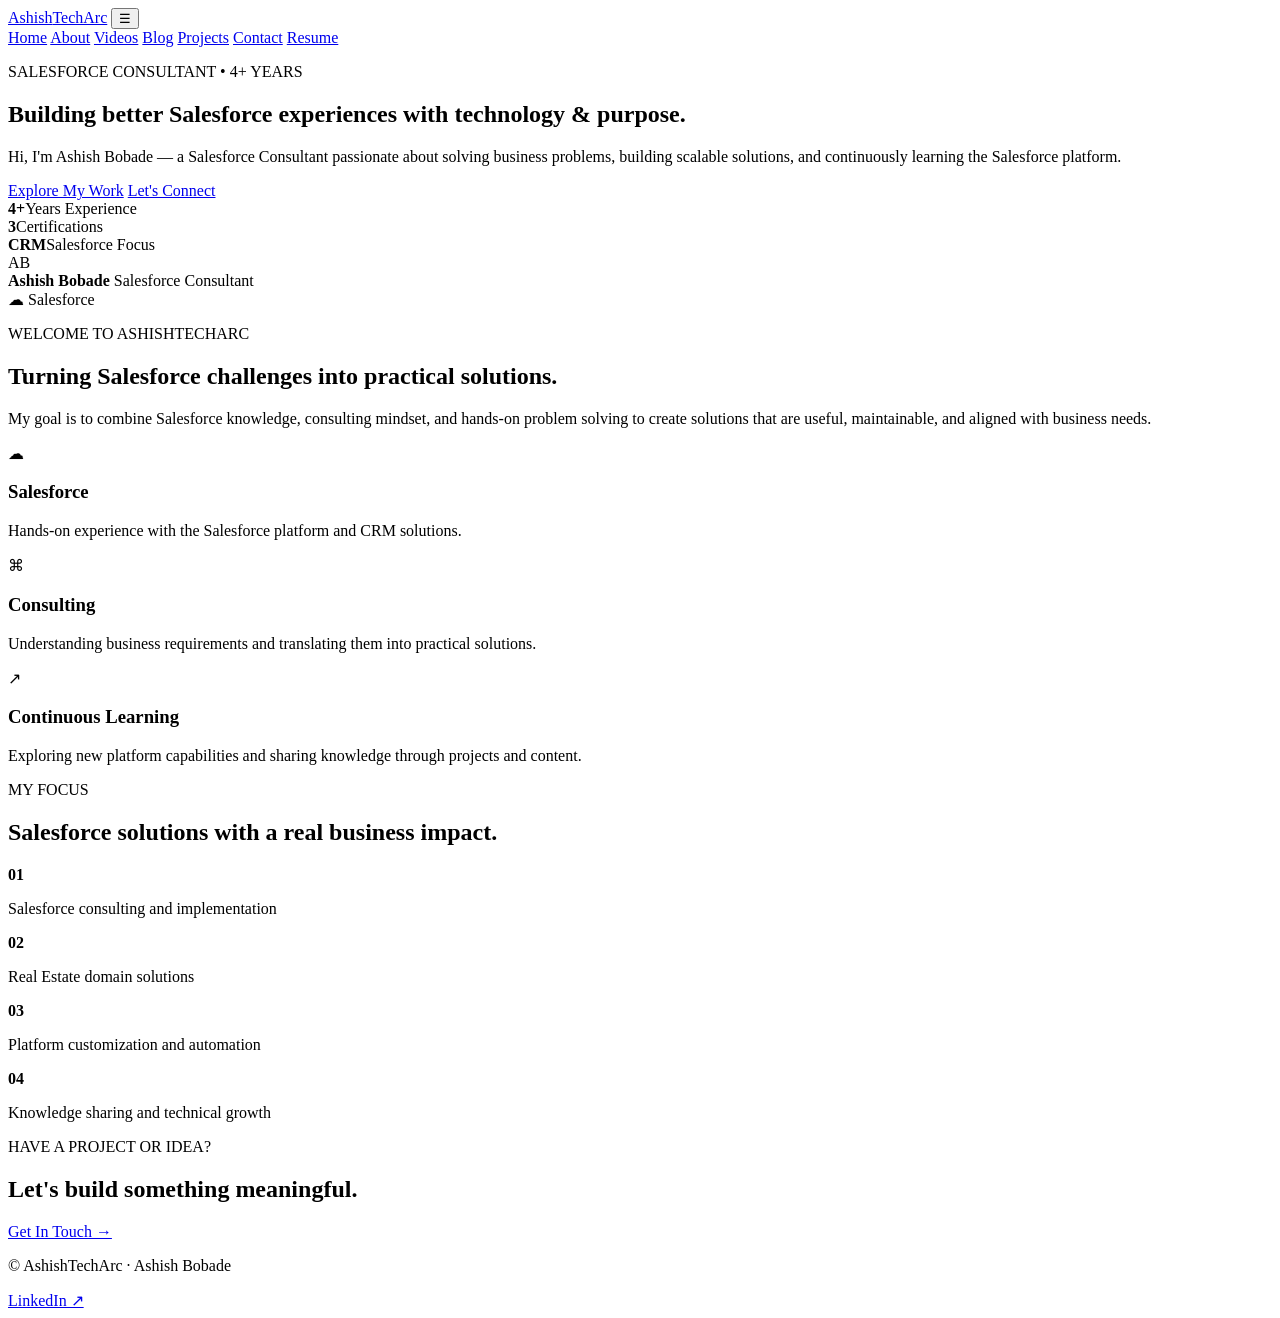
==== index.html @ 9e3287ee "Add files via upload" ====
<!DOCTYPE html>
<html lang="en">
<head>
  <meta charset="UTF-8">
  <meta name="viewport" content="width=device-width, initial-scale=1.0">
  <meta name="description" content="AshishTechArc - Personal portfolio of Ashish Bobade, Salesforce Consultant.">
  <title>AshishTechArc | Salesforce Consultant</title>
  <link rel="stylesheet" href="css/style.css">
  <script defer src="js/script.js"></script>
</head>
<body>
<header class="site-header">
  <div class="container nav-wrap">
    <a class="brand" href="index.html">Ashish<span>TechArc</span></a>
    <button class="menu-toggle" aria-label="Toggle navigation">☰</button>
    <nav class="nav">
      <a class="active" href="index.html">Home</a>
      <a href="about.html">About</a>
      <a href="videos.html">Videos</a>
      <a href="blog.html">Blog</a>
      <a href="projects.html">Projects</a>
      <a href="contact.html">Contact</a>
      <a class="nav-resume" href="resume.html">Resume</a>
    </nav>
  </div>
</header>

<main>
<section class="hero">
  <div class="hero-glow glow-one"></div><div class="hero-glow glow-two"></div>
  <div class="container hero-grid">
    <div class="hero-copy reveal">
      <p class="eyebrow">SALESFORCE CONSULTANT • 4+ YEARS</p>
      <h1>Building better Salesforce experiences with <span>technology &amp; purpose.</span></h1>
      <p class="hero-text">Hi, I'm Ashish Bobade — a Salesforce Consultant passionate about solving business problems, building scalable solutions, and continuously learning the Salesforce platform.</p>
      <div class="hero-actions">
        <a class="btn btn-primary" href="projects.html">Explore My Work</a>
        <a class="btn btn-outline" href="contact.html">Let's Connect</a>
      </div>
      <div class="mini-stats">
        <div><strong>4+</strong><span>Years Experience</span></div>
        <div><strong>3</strong><span>Certifications</span></div>
        <div><strong>CRM</strong><span>Salesforce Focus</span></div>
      </div>
    </div>
    <div class="hero-card reveal">
      <div class="profile-orbit"></div>
      <div class="profile-placeholder"><span>AB</span></div>
      <div class="profile-label">
        <strong>Ashish Bobade</strong>
        <span>Salesforce Consultant</span>
      </div>
      <div class="salesforce-badge"><span class="cloud">☁</span> Salesforce</div>
    </div>
  </div>
  <div class="wave"></div>
</section>

<section class="section intro">
  <div class="container">
    <div class="section-heading centered reveal">
      <p class="eyebrow">WELCOME TO ASHISHTECHARC</p>
      <h2>Turning Salesforce challenges into <span>practical solutions.</span></h2>
      <p>My goal is to combine Salesforce knowledge, consulting mindset, and hands-on problem solving to create solutions that are useful, maintainable, and aligned with business needs.</p>
    </div>
    <div class="feature-grid">
      <article class="feature-card reveal"><div class="icon">☁</div><h3>Salesforce</h3><p>Hands-on experience with the Salesforce platform and CRM solutions.</p></article>
      <article class="feature-card reveal"><div class="icon">⌘</div><h3>Consulting</h3><p>Understanding business requirements and translating them into practical solutions.</p></article>
      <article class="feature-card reveal"><div class="icon">↗</div><h3>Continuous Learning</h3><p>Exploring new platform capabilities and sharing knowledge through projects and content.</p></article>
    </div>
  </div>
</section>

<section class="section dark-section">
  <div class="container split">
    <div class="section-heading reveal">
      <p class="eyebrow">MY FOCUS</p>
      <h2>Salesforce solutions with a <span>real business impact.</span></h2>
    </div>
    <div class="focus-list reveal">
      <div><b>01</b><p>Salesforce consulting and implementation</p></div>
      <div><b>02</b><p>Real Estate domain solutions</p></div>
      <div><b>03</b><p>Platform customization and automation</p></div>
      <div><b>04</b><p>Knowledge sharing and technical growth</p></div>
    </div>
  </div>
</section>

<section class="section cta-section">
  <div class="container cta reveal">
    <div><p class="eyebrow">HAVE A PROJECT OR IDEA?</p><h2>Let's build something meaningful.</h2></div>
    <a class="btn btn-primary" href="contact.html">Get In Touch →</a>
  </div>
</section>
</main>

<footer class="footer"><div class="container footer-wrap"><p>© <span id="year"></span> AshishTechArc · Ashish Bobade</p><a href="https://www.linkedin.com/in/ashish-b-62b684224/" target="_blank" rel="noopener">LinkedIn ↗</a></div></footer>
</body>
</html>
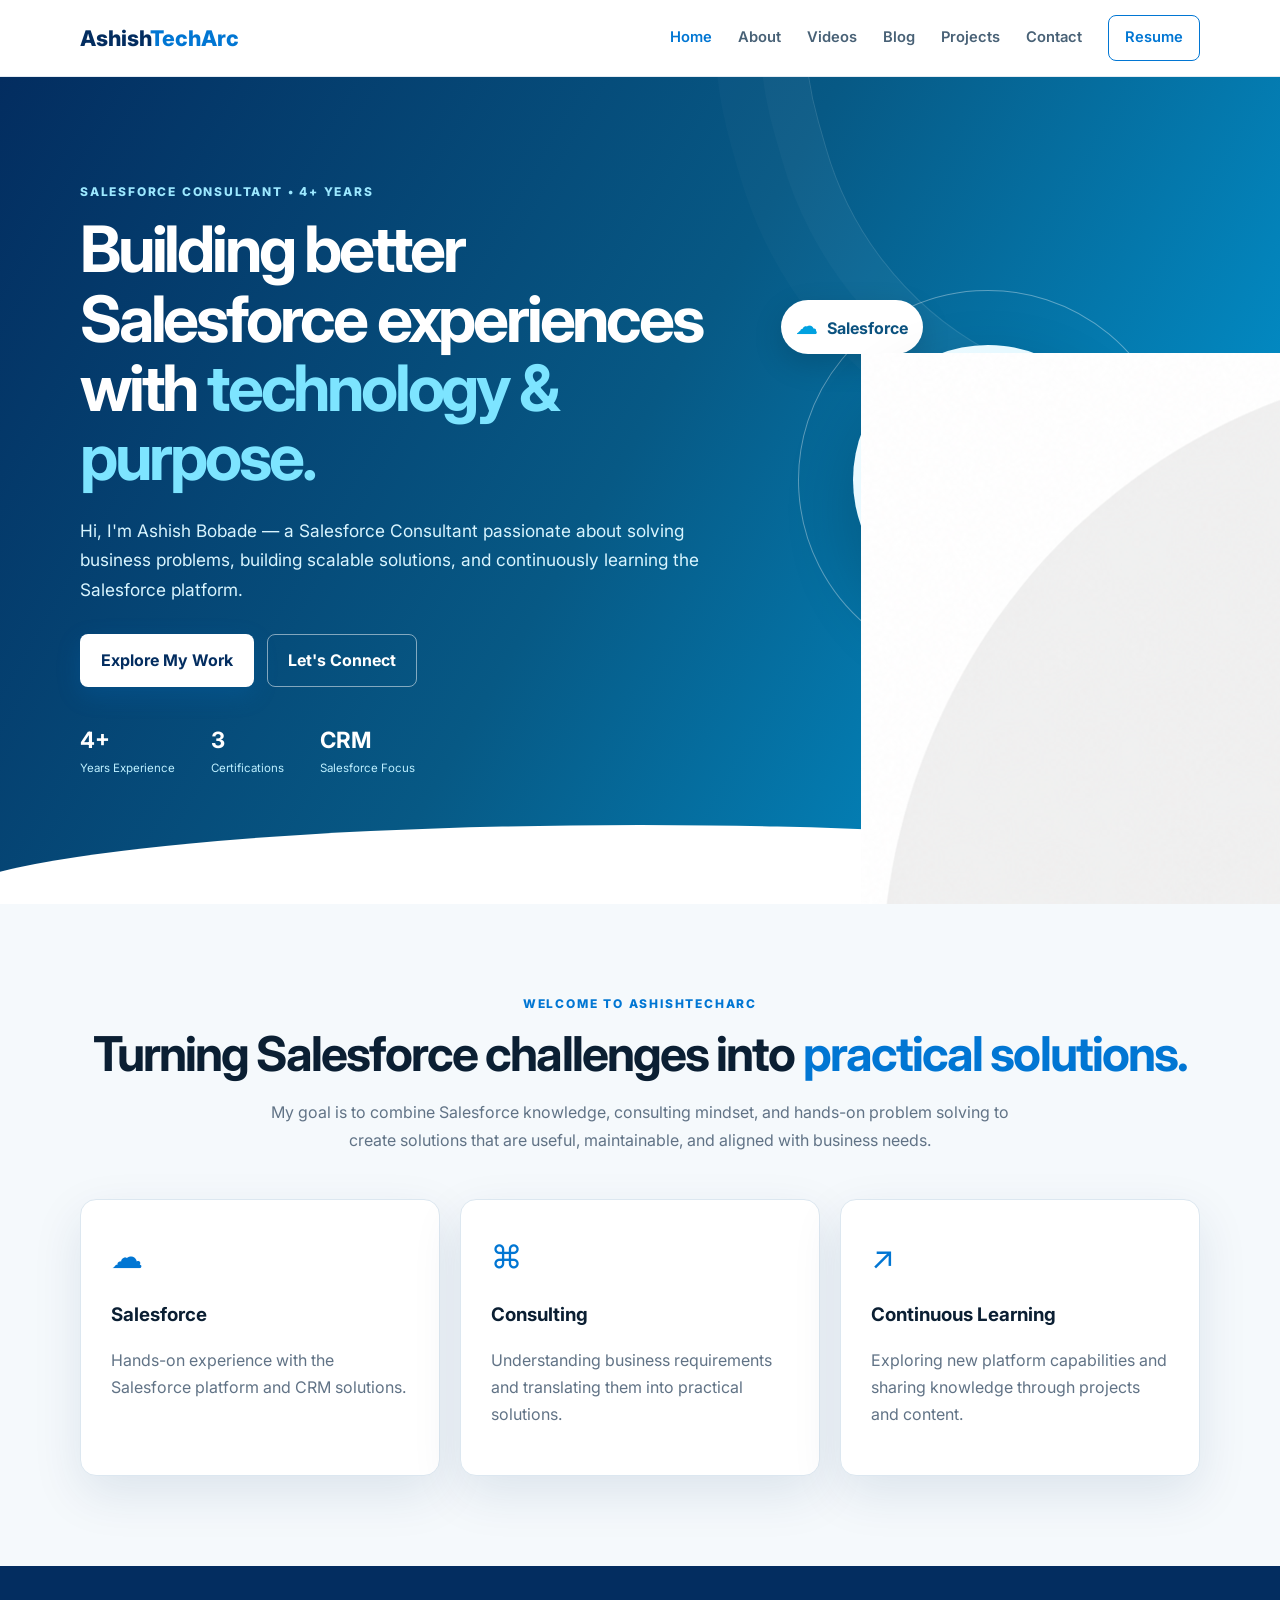
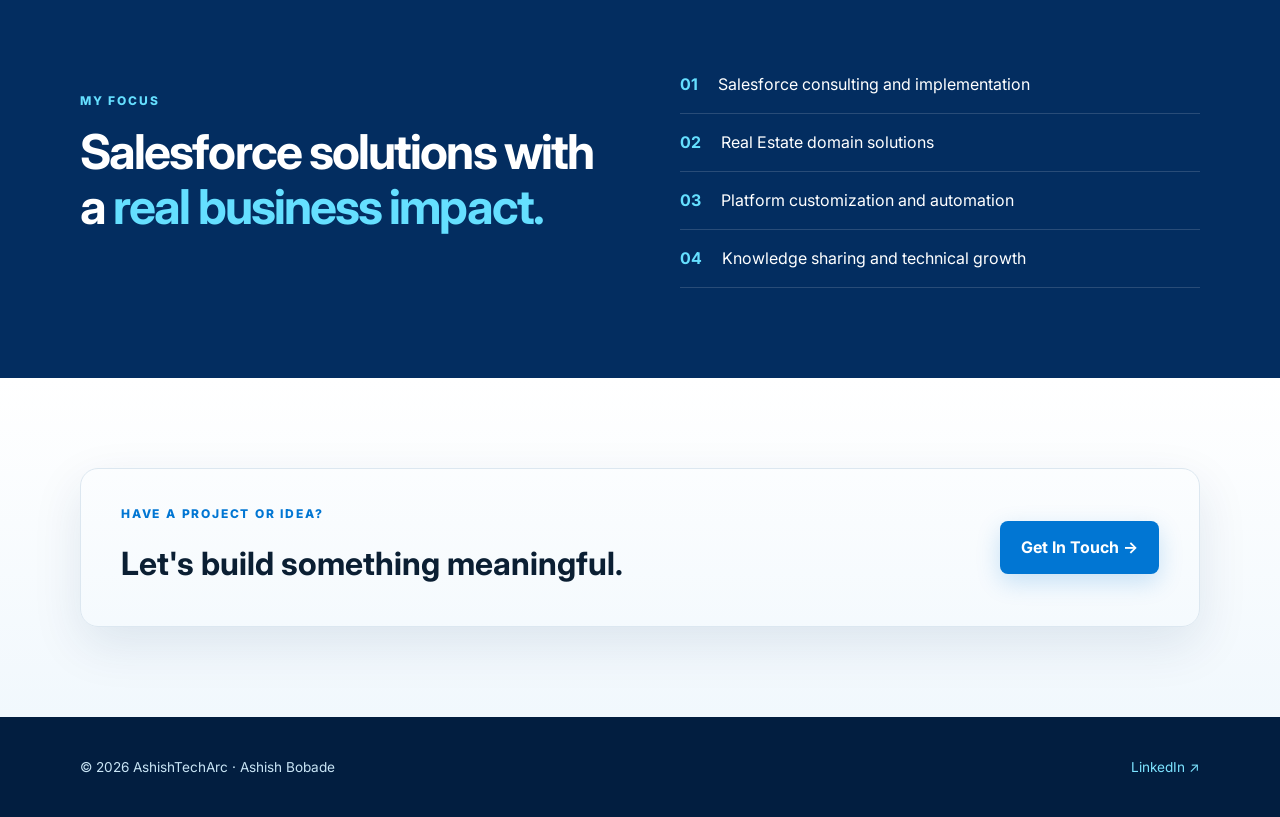
==== commit 993614e1: "Update index.html" ====
--- a/index.html
+++ b/index.html
@@ -45,7 +45,9 @@
     </div>
     <div class="hero-card reveal">
       <div class="profile-orbit"></div>
-      <div class="profile-placeholder"><span>AB</span></div>
+    <div class="profile-placeholder">
+    <img src="profile.png" alt="Ashish Bobade">
+     </div>
       <div class="profile-label">
         <strong>Ashish Bobade</strong>
         <span>Salesforce Consultant</span>
@@ -96,4 +98,4 @@
 
 <footer class="footer"><div class="container footer-wrap"><p>© <span id="year"></span> AshishTechArc · Ashish Bobade</p><a href="https://www.linkedin.com/in/ashish-b-62b684224/" target="_blank" rel="noopener">LinkedIn ↗</a></div></footer>
 </body>
-</html>+</html>
--- a/css/style.css
+++ b/css/style.css
@@ -0,0 +1,7 @@
+@import url('https://fonts.googleapis.com/css2?family=Inter:wght@400;500;600;700;800&display=swap');
+:root{--blue:#0176d3;--deep:#032d60;--cyan:#00a1e0;--ink:#0b1f33;--muted:#617386;--bg:#f5f9fc;--white:#fff;--border:#dce7f0;--shadow:0 18px 50px rgba(3,45,96,.10)}
+*{box-sizing:border-box}html{scroll-behavior:smooth}body{margin:0;font-family:Inter,Arial,sans-serif;color:var(--ink);background:var(--white);line-height:1.7}a{text-decoration:none;color:inherit}.container{width:min(1120px,92%);margin:auto}
+.site-header{position:sticky;top:0;z-index:20;background:rgba(255,255,255,.93);backdrop-filter:blur(14px);border-bottom:1px solid rgba(220,231,240,.8)}.nav-wrap{height:76px;display:flex;align-items:center;justify-content:space-between}.brand{font-size:1.35rem;font-weight:800;color:var(--deep)}.brand span{color:var(--blue)}.nav{display:flex;align-items:center;gap:26px;font-size:.92rem;font-weight:600}.nav a{color:#486176;transition:.2s}.nav a:hover,.nav a.active{color:var(--blue)}.nav-resume{padding:9px 16px;border:1px solid var(--blue);border-radius:8px!important;color:var(--blue)!important}.menu-toggle{display:none;background:none;border:0;font-size:1.5rem;color:var(--deep)}
+.hero{position:relative;overflow:hidden;background:linear-gradient(120deg,#032d60 0%,#075985 48%,#00a1e0 100%);color:white;padding:105px 0 125px}.hero:before{content:"";position:absolute;width:700px;height:700px;border:1px solid rgba(255,255,255,.14);border-radius:48%;right:-230px;top:-390px;transform:rotate(-16deg);box-shadow:0 0 0 45px rgba(255,255,255,.025),0 0 0 90px rgba(255,255,255,.02)}.hero-grid{display:grid;grid-template-columns:1.2fr .8fr;align-items:center;gap:60px;position:relative;z-index:2}.eyebrow{font-size:.75rem;letter-spacing:.15em;font-weight:800;color:var(--blue);margin:0 0 12px}.hero .eyebrow{color:#9ce8ff}.hero h1{font-size:clamp(2.4rem,5vw,4.5rem);line-height:1.08;margin:0 0 25px;letter-spacing:-.05em}.hero h1 span,.page-hero h1 span{color:#7de4ff}.hero-text{font-size:1.08rem;max-width:670px;color:#d9f5ff}.hero-actions{display:flex;gap:13px;margin:30px 0}.btn{display:inline-block;padding:12px 20px;border-radius:8px;font-weight:700;border:1px solid transparent;cursor:pointer;font-family:inherit}.btn-primary{background:var(--blue);color:#fff;box-shadow:0 8px 24px rgba(1,118,211,.2)}.hero .btn-primary{background:#fff;color:var(--deep)}.btn-outline{border-color:rgba(255,255,255,.5);color:#fff}.mini-stats{display:flex;gap:36px;margin-top:34px}.mini-stats div{display:flex;flex-direction:column}.mini-stats strong{font-size:1.4rem}.mini-stats span{font-size:.72rem;color:#bdefff}.hero-card{min-height:430px;display:flex;align-items:center;justify-content:center;position:relative}.profile-placeholder{width:270px;height:270px;border-radius:50%;display:grid;place-items:center;background:linear-gradient(145deg,#fff,#d8f5ff);color:var(--deep);font-size:5rem;font-weight:800;border:8px solid rgba(255,255,255,.25);box-shadow:0 30px 70px rgba(0,0,0,.2);position:relative;z-index:2}.profile-orbit{position:absolute;width:380px;height:380px;border:1px solid rgba(255,255,255,.35);border-radius:50%;transform:rotate(18deg)}.profile-label{position:absolute;bottom:18px;right:8px;background:rgba(255,255,255,.12);backdrop-filter:blur(12px);padding:14px 18px;border:1px solid rgba(255,255,255,.25);border-radius:12px;display:flex;flex-direction:column}.profile-label span{font-size:.8rem;color:#d4f7ff}.salesforce-badge{position:absolute;top:35px;left:5px;background:#fff;color:#0b527f;border-radius:30px;padding:9px 15px;font-weight:700;box-shadow:0 10px 30px rgba(0,0,0,.15)}.cloud{color:#00a1e0;font-size:1.3rem;margin-right:6px}.wave{position:absolute;bottom:-1px;left:-5%;width:110%;height:80px;background:#fff;border-radius:50% 50% 0 0/100% 100% 0 0}
+.section{padding:90px 0}.light-section,.intro{background:var(--bg)}.dark-section{background:#032d60;color:#fff}.section-heading h2,.split h2{font-size:clamp(2rem,4vw,3rem);line-height:1.15;letter-spacing:-.04em;margin:0 0 18px}.section-heading h2 span,.split h2 span{color:var(--blue)}.section-heading p:not(.eyebrow){max-width:780px;color:var(--muted);margin:0 auto}.centered{text-align:center}.feature-grid{display:grid;grid-template-columns:repeat(3,1fr);gap:20px;margin-top:45px}.feature-card,.skill-card,.blog-card,.project-card,.video-card{background:#fff;border:1px solid var(--border);border-radius:16px;padding:30px;box-shadow:var(--shadow)}.feature-card .icon{font-size:2rem;color:var(--blue);margin-bottom:15px}.feature-card h3{margin:0 0 8px}.feature-card p,.skill-card p,.blog-card p,.project-card p,.video-body p{color:var(--muted)}.split{display:grid;grid-template-columns:1fr 1fr;gap:80px;align-items:center}.dark-section .eyebrow{color:#65dfff}.dark-section h2 span{color:#65dfff}.focus-list>div{display:flex;gap:20px;align-items:center;border-bottom:1px solid rgba(255,255,255,.15);padding:15px 0}.focus-list b{color:#65dfff}.focus-list p{margin:0}.cta-section{background:linear-gradient(180deg,#fff,#f1f8fd)}.cta{display:flex;align-items:center;justify-content:space-between;gap:30px;padding:35px 40px;border:1px solid var(--border);border-radius:18px;box-shadow:var(--shadow)}.cta h2{margin:0;font-size:2rem}.page-hero{padding:90px 0 85px;background:linear-gradient(120deg,#032d60,#075985);color:#fff}.page-hero h1{font-size:clamp(2.4rem,5vw,4rem);line-height:1.08;letter-spacing:-.05em;max-width:900px;margin:0 0 20px}.page-hero>div>p:last-child{color:#d8f4ff;max-width:700px;font-size:1.05rem}.about-grid,.contact-grid{display:grid;grid-template-columns:.7fr 1.3fr;gap:70px;align-items:center}.about-avatar{width:260px;height:260px;border-radius:24px;background:linear-gradient(145deg,#032d60,#00a1e0);display:grid;place-items:center;color:#fff;font-size:5rem;font-weight:800;box-shadow:var(--shadow)}.about-avatar.small{width:130px;height:130px;font-size:2.5rem;border-radius:18px;margin-bottom:20px}.about-grid h2,.contact-grid h2{font-size:2.4rem;line-height:1.2}.about-grid p,.contact-grid p{color:var(--muted)}.skill-grid{display:grid;grid-template-columns:repeat(4,1fr);gap:18px;margin-top:40px}.skill-card span,.project-number{color:var(--blue);font-weight:800}.video-grid,.blog-grid,.project-grid{display:grid;grid-template-columns:repeat(3,1fr);gap:22px}.video-card{padding:0;overflow:hidden}.video-thumb{height:210px;background:linear-gradient(135deg,#032d60,#00a1e0);display:grid;place-items:center}.video-thumb span{width:58px;height:58px;border-radius:50%;display:grid;place-items:center;background:#fff;color:var(--blue);font-size:1.4rem}.video-body{padding:25px}.tag{font-size:.7rem;letter-spacing:.12em;font-weight:800;color:var(--blue)}.blog-card h2,.project-card h2{font-size:1.35rem;line-height:1.3}.read-more{color:var(--blue);font-weight:700}.project-card{min-height:320px;position:relative}.project-number{font-size:2rem;margin-bottom:25px}.chips{display:flex;flex-wrap:wrap;gap:8px;margin-top:20px}.chips span{padding:5px 10px;border-radius:30px;background:#e9f5fc;color:#075985;font-size:.75rem;font-weight:700}.contact-grid{grid-template-columns:1fr 1fr}.contact-form{background:var(--bg);border:1px solid var(--border);padding:30px;border-radius:16px}.contact-form label{display:block;font-weight:700;margin-bottom:16px}.contact-form input,.contact-form textarea{display:block;width:100%;margin-top:7px;padding:12px;border:1px solid #c9d9e5;border-radius:8px;font:inherit;resize:vertical}.form-message{color:var(--blue)!important;font-weight:600}.resume-layout{display:grid;grid-template-columns:260px 1fr;gap:60px}.resume-side{background:var(--bg);padding:30px;border-radius:16px;height:max-content}.resume-side p{color:var(--muted)}.full{width:100%;text-align:center;margin-top:15px}.resume-main section{margin-bottom:50px}.resume-main h2{font-size:2.2rem}.timeline{border-left:2px solid #b9d9eb;padding-left:25px}.timeline span{color:var(--blue);font-size:.75rem;font-weight:800}.cert-list{display:grid;gap:12px}.cert-list div{padding:15px 18px;border:1px solid var(--border);border-radius:9px;background:#fff;font-weight:600}.footer{background:#021e40;color:#c9e5f5;padding:25px 0}.footer-wrap{display:flex;justify-content:space-between;align-items:center;font-size:.85rem}.footer a{color:#7de4ff}.reveal{opacity:0;transform:translateY(18px);transition:.7s}.reveal.visible{opacity:1;transform:none}
+@media(max-width:850px){.menu-toggle{display:block}.nav{display:none;position:absolute;top:76px;left:0;right:0;background:#fff;padding:20px;flex-direction:column;align-items:stretch;border-bottom:1px solid var(--border)}.nav.open{display:flex}.nav a{padding:8px}.hero-grid,.split,.about-grid,.contact-grid,.resume-layout{grid-template-columns:1fr}.hero{padding:75px 0 100px}.hero-card{min-height:350px}.feature-grid,.video-grid,.blog-grid,.project-grid,.skill-grid{grid-template-columns:1fr}.mini-stats{gap:20px}.cta{flex-direction:column;align-items:flex-start}.page-hero{padding:70px 0}.section{padding:65px 0}.about-avatar{width:180px;height:180px;font-size:3.5rem}.footer-wrap{flex-direction:column;gap:8px}}
